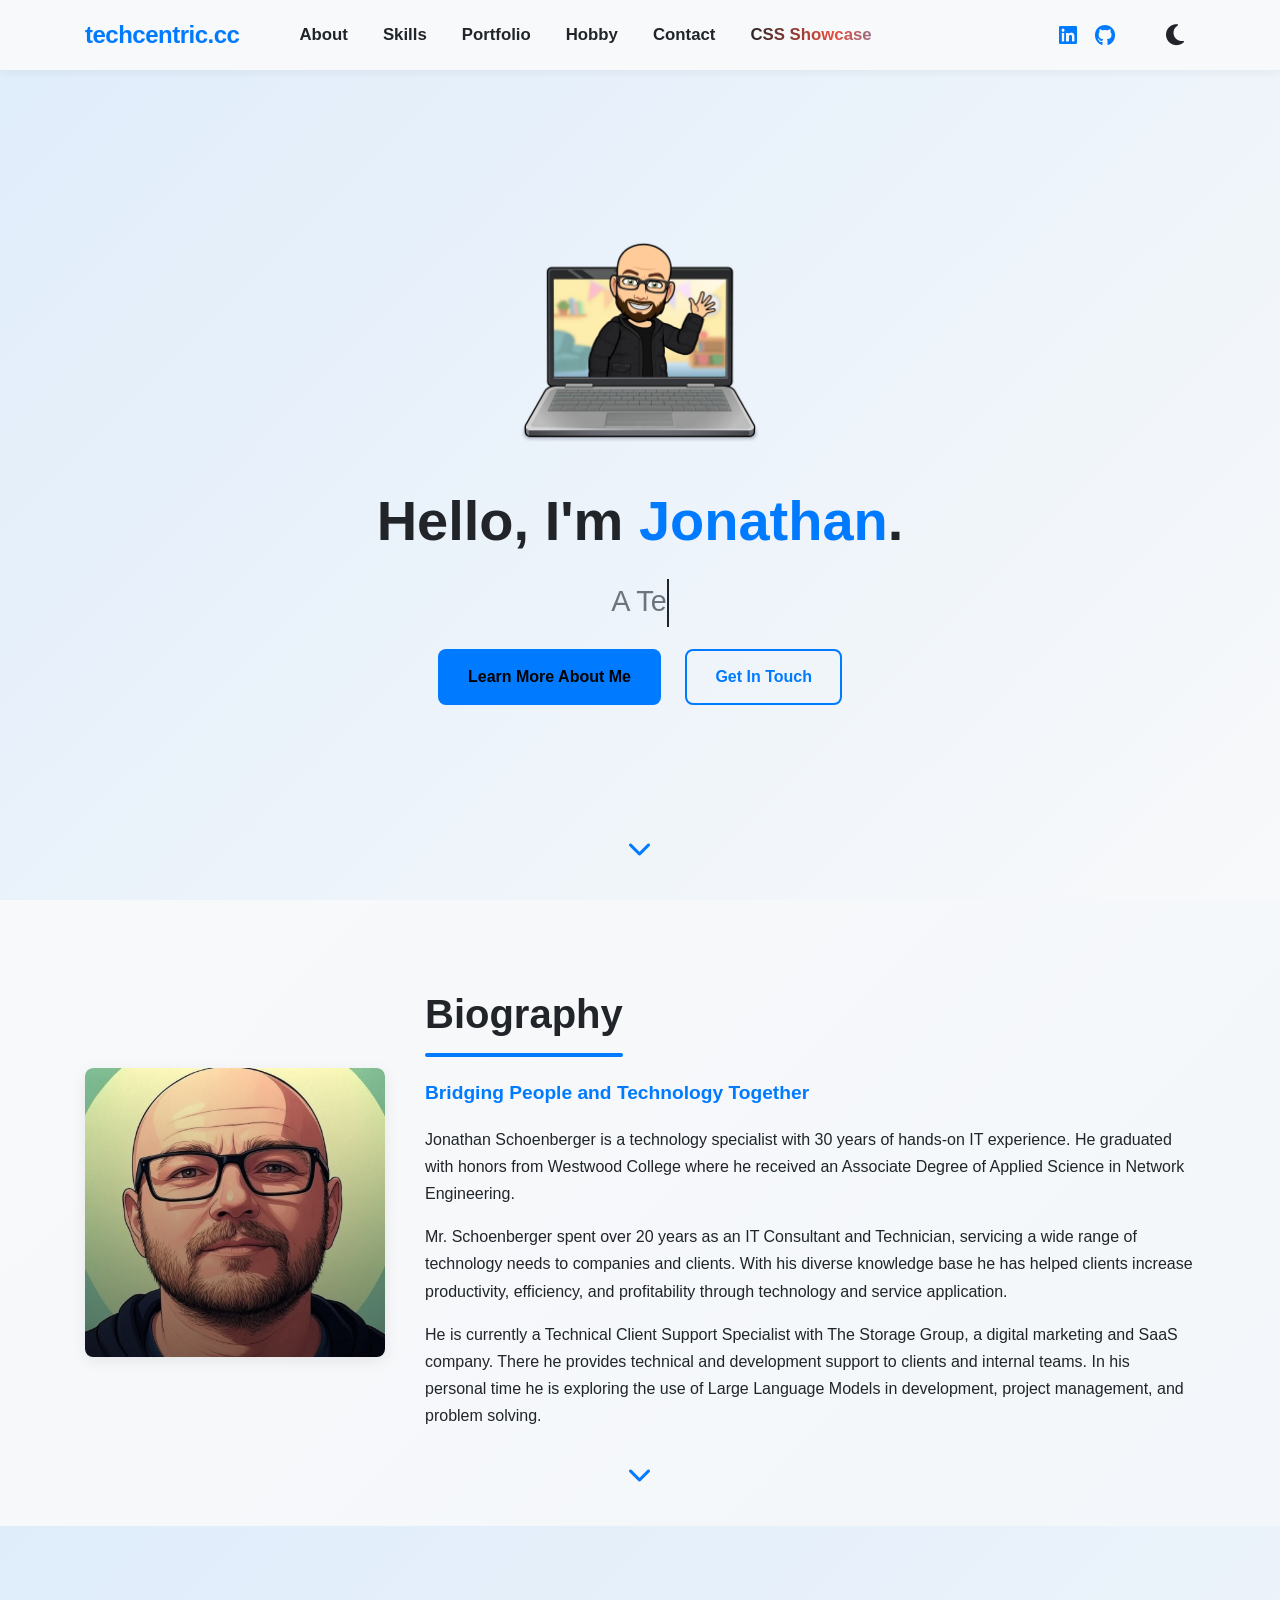
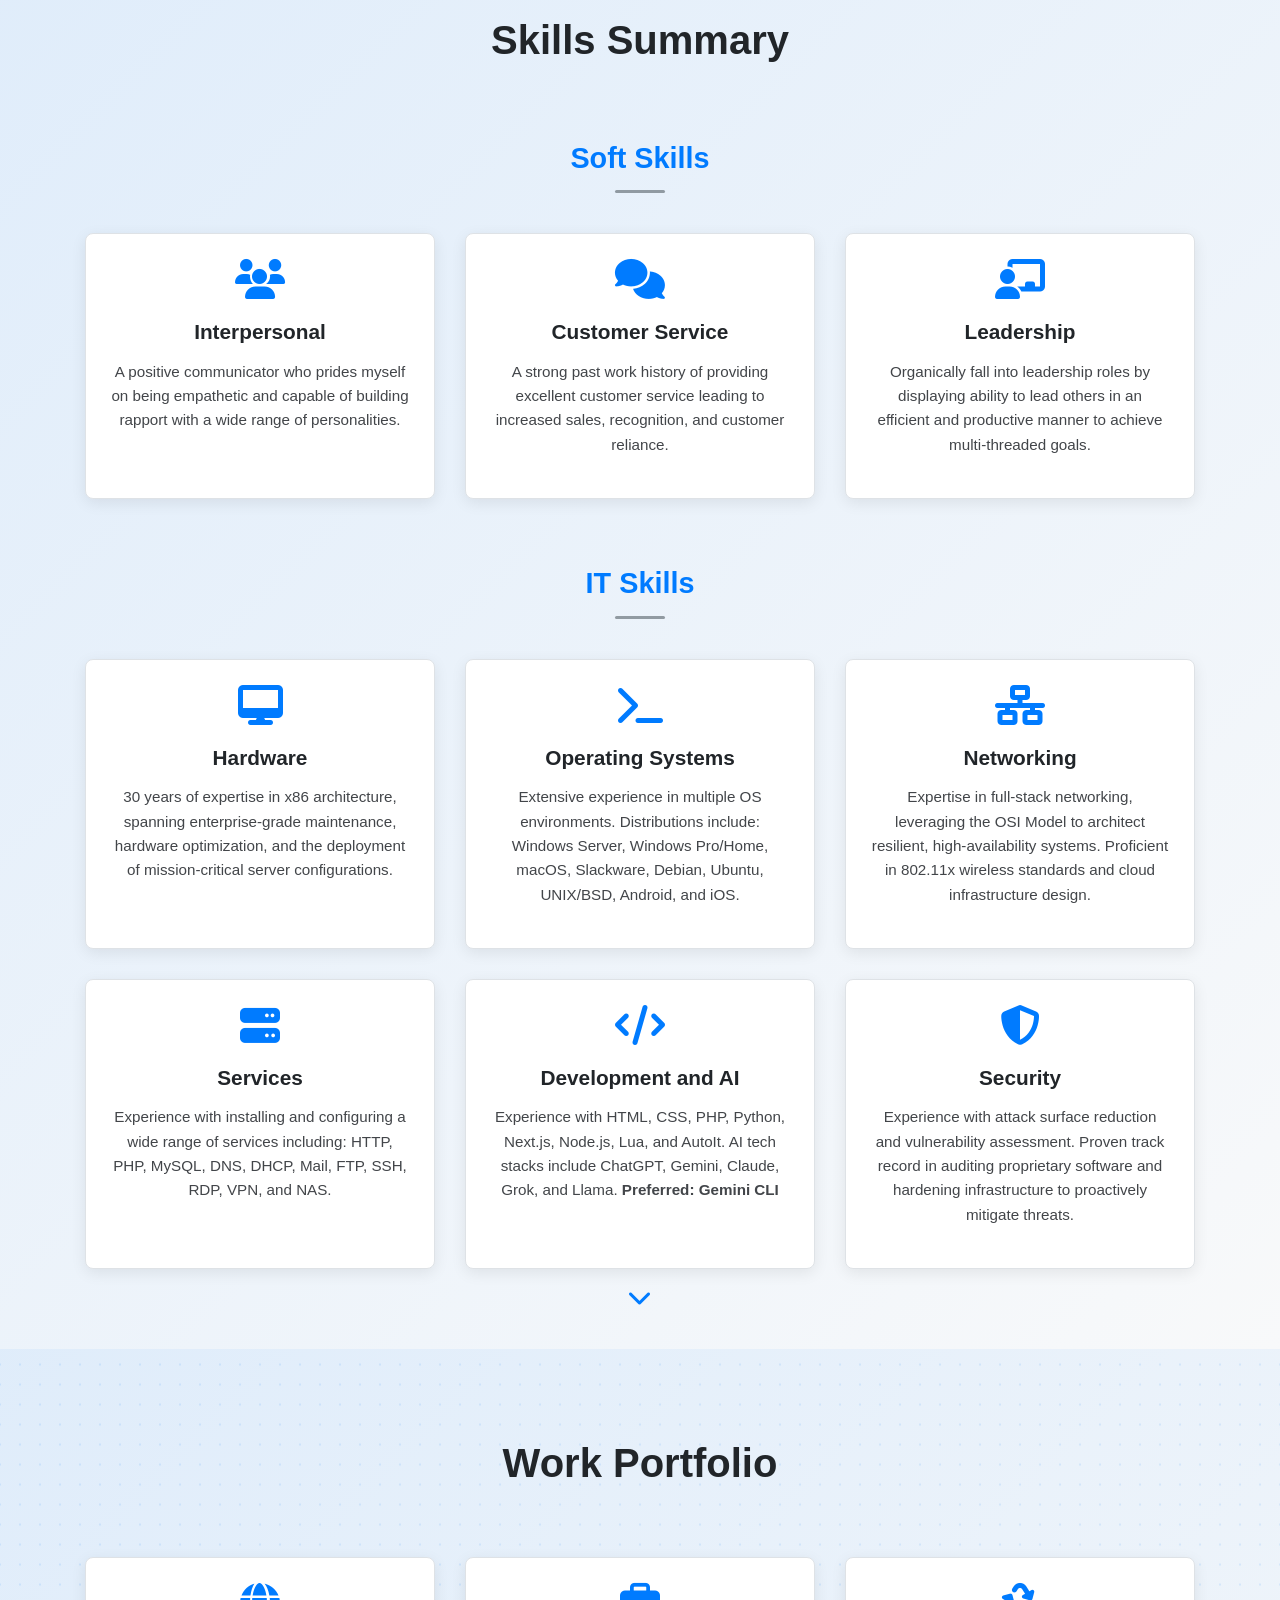
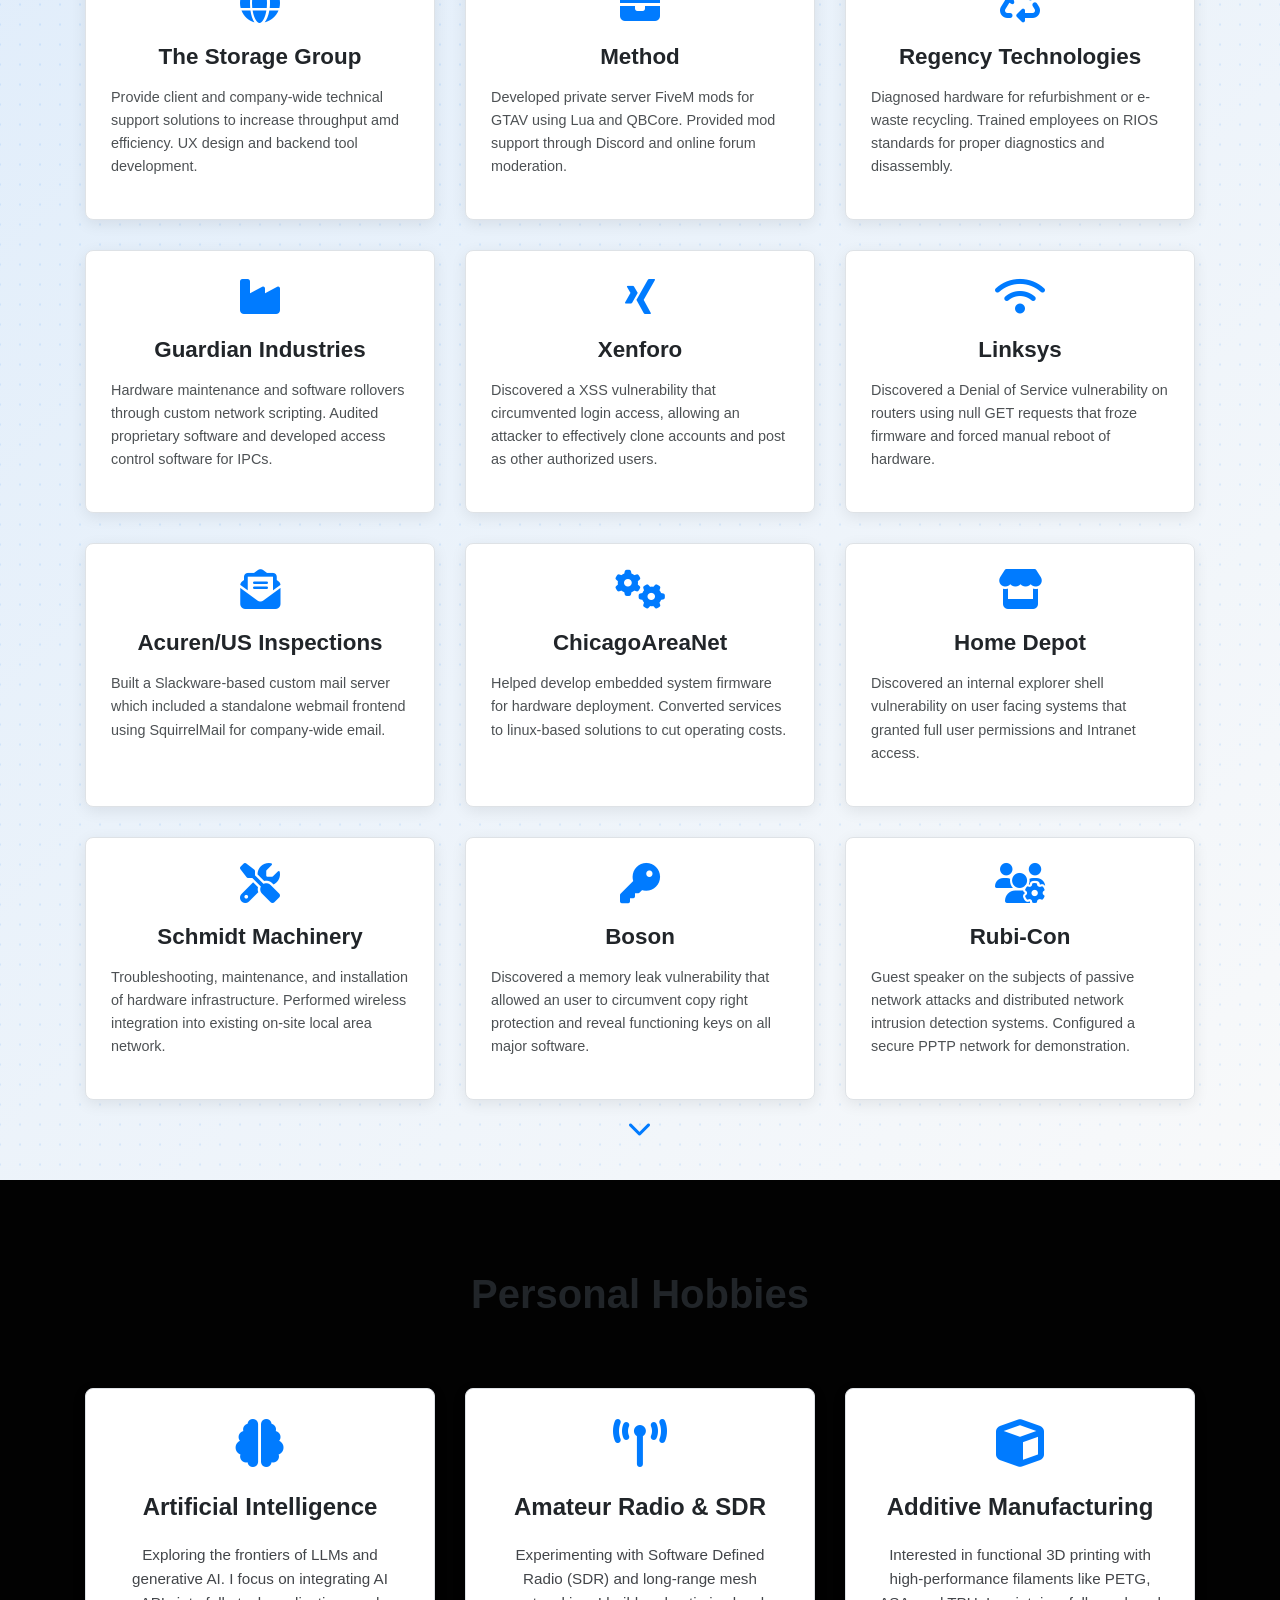
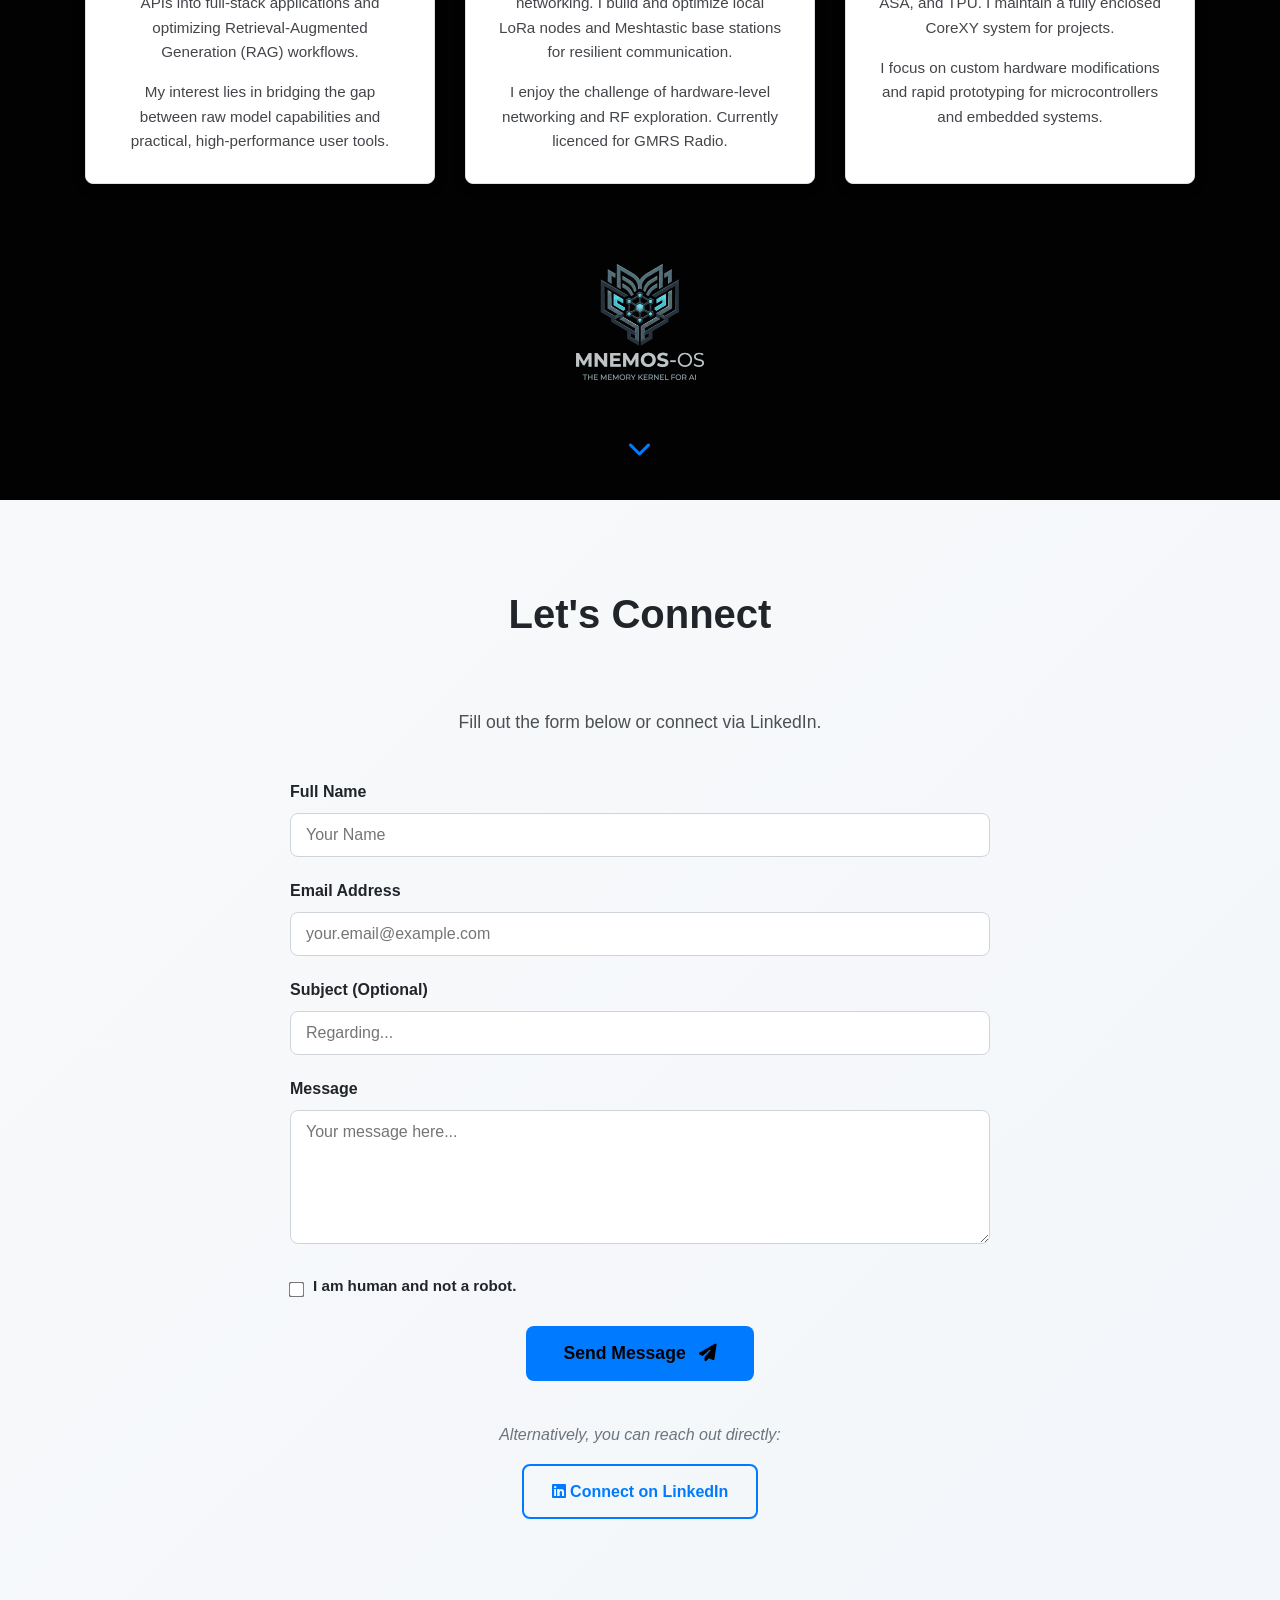
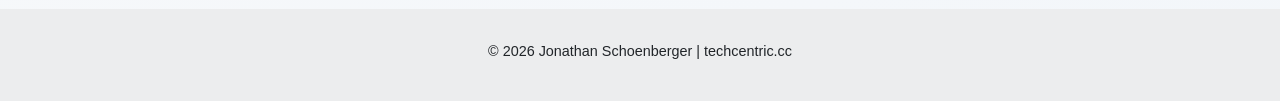
==== index.html @ 9ceda136 "Add MNEMOS-OS to hobbies section" ====
<!DOCTYPE html>
<html lang="en">
<head>
    <meta charset="UTF-8">
    <meta name="viewport" content="width=device-width, initial-scale=1.0">
    <title>techcentric.cc - The Personal Website of Jon Schoenberger</title>
    <meta name="description" content="The Interactive Online Career of Jon Schoenberger. IT Specialist, Consultant, and Technician.">
    <link rel="canonical" href="https://www.techcentric.cc/" />
    <link rel="icon" type="image/x-icon" href="favicon.ico">
    <!-- Preload the LCP image to improve performance -->
    <link rel="preload" href="images/avatar-laptop.webp" as="image">
    <style>
        /* Global Styles & Variables (Critical) */
        :root {
            --font-primary: 'Poppins', sans-serif;
            --font-secondary: 'Lato', sans-serif;

            /* Light Mode Variables (Critical) */
            --bg-color-light: #f8f9fa;
            --text-color-light: #212529;
            --primary-accent-light: #007bff;
            --secondary-accent-light: #6c757d;
            --card-bg-light: #ffffff;
            --border-color-light: #dee2e6;
            --input-bg-light: #fff;
            --input-border-light: #ced4da;
            --bg-overlay-light: rgba(248, 249, 250, 0.88);

            /* Dark Mode Variables (Critical) */
            --bg-color-dark: #000000;
            --text-color-dark: #e9ecef;
            --primary-accent-dark: #58a6ff;
            --secondary-accent-dark: #adb5bd;
            --card-bg-dark: #2c3034;
            --border-color-dark: #495057;
            --input-bg-dark: #25292d;
            --input-border-dark: #495057;
            --bg-overlay-dark: rgba(26, 29, 32, 0.92);

            /* Current theme variables (Critical) */
            --bg-color: var(--bg-color-light);
            --text-color: var(--text-color-light);
            --primary-accent: var(--primary-accent-light);
            --secondary-accent: var(--secondary-accent-light);
            --card-bg: var(--card-bg-light);
            --border-color: var(--border-color-light);
            --input-bg: var(--input-bg-light);
            --input-border: var(--input-border-light);
            --bg-overlay: var(--bg-overlay-light);

            --section-padding: 80px 0;
            --container-width: 1140px;
            --border-radius: 8px;
            --box-shadow: 0 4px 15px rgba(0, 0, 0, 0.08);
            --transition-speed: 0.3s ease;
        }

        /* Critical CSS */
        body {
            font-family: var(--font-secondary);
            background: linear-gradient(135deg, var(--bg-color) 0%, color-mix(in srgb, var(--bg-color) 95%, black) 100%);
            color: var(--text-color);
            line-height: 1.7;
            transition: background var(--transition-speed), color var(--transition-speed);
            overflow-x: hidden;
        }
        .container { width: 90%; max-width: var(--container-width); margin: 0 auto; padding: 0 15px; }

        /* Critical styles for LCP element (.nav-logo) */
        .nav-logo {
            font-family: var(--font-primary);
            font-size: 1.5rem;
            font-weight: 700;
            color: var(--primary-accent);
        }

        /* Add other critical styles here based on above-the-fold content */
    </style>
    <link rel="preload" href="https://fonts.googleapis.com/css2?family=Poppins:wght@400;600;700&family=Lato:wght@400;700&display=swap" as="style">
    <link rel="preload" href="https://cdnjs.cloudflare.com/ajax/libs/font-awesome/6.4.0/css/all.min.css" as="style">
    <link rel="stylesheet" href="https://cdnjs.cloudflare.com/ajax/libs/font-awesome/6.4.0/css/all.min.css">
    <link rel="stylesheet" href="style.css">
</head>
<body class="light-mode">

    <!-- Navigation -->
    <nav class="navbar">
        <div class="container">
            <div class="nav-left">
                <a href="#home" class="nav-logo">techcentric.cc</a>
                <ul class="nav-menu">
                    <li class="nav-item"><a href="#about" class="nav-link">About</a></li>
                    <li class="nav-item"><a href="#skills" class="nav-link">Skills</a></li>
                    <li class="nav-item"><a href="#portfolio" class="nav-link">Portfolio</a></li>
                    <li class="nav-item"><a href="#hobby" class="nav-link">Hobby</a></li>
                    <li class="nav-item"><a href="#contact" class="nav-link">Contact</a></li>
                    <li class="nav-item"><a href="animations.html" class="nav-link text-gradient-anim">CSS Showcase</a></li>
                    <!-- Mobile social links will be appended here by CSS/JS or just placed here and hidden on desktop -->
                    <li class="nav-item mobile-social-links-container">
                        <div class="mobile-social-links">
                            <a href="https://www.linkedin.com/in/jonschoenb/" target="_blank" aria-label="LinkedIn"><i class="fab fa-linkedin"></i></a>
                            <a href="https://github.com/thewalkinggeek" target="_blank" aria-label="GitHub"><i class="fab fa-github"></i></a>
                        </div>
                    </li>
                </ul>
            </div>
            <div class="nav-right">
                <div class="nav-social-links"> <!-- These are for desktop -->
                    <a href="https://www.linkedin.com/in/jonschoenb/" target="_blank" aria-label="LinkedIn"><i class="fab fa-linkedin"></i></a>
                    <a href="https://github.com/thewalkinggeek" target="_blank" aria-label="GitHub"><i class="fab fa-github"></i></a>
                </div>
                <button id="theme-toggle" class="theme-toggle-btn" aria-label="Toggle theme">
                    <i class="fas fa-sun" style="display:none;"></i>
                    <i class="fas fa-moon"></i>
                </button>
                <div class="hamburger">
                    <span class="bar"></span>
                    <span class="bar"></span>
                    <span class="bar"></span>
                </div>
            </div>
        </div>
    </nav>

    <!-- Hero Section -->
    <header class="hero" id="home">
    <div class="hero-content container">
        <img src="images/avatar-laptop.webp" alt="Avatar Laptop" loading="lazy" class="hero-avatar">
        <h1 class="hero-title">
            Hello, I'm <span class="highlight">Jonathan</span>.
        </h1>
        <p class="hero-subtitle" id="typing-subtitle">A <span id="typed-text"></span><span class="cursor">&nbsp;</span></p>
            <div class="hero-cta">
                <a href="#about" class="btn btn-primary">Learn More About Me</a>
                <a href="#contact" class="btn btn-secondary">Get In Touch</a>
            </div>
        </div>
        <div class="hero-scroll-down">
            <a href="#about" aria-label="Scroll to about section">
                <i class="fas fa-chevron-down"></i>
            </a>
        </div>
    </header>

    <main>

    <!-- About Section -->
    <section id="about" class="section-padding section-with-bg">
        <div class="container">
            <div class="about-content">
                <div class="about-image animate-on-scroll">
                    <img src="images/c_picture.webp" alt="Jonathan M Schoenberger" loading="lazy" id="profile-pic">
                </div>
                <div class="about-text animate-on-scroll">
                    <h2 class="section-title" style="text-align: left; margin-bottom: 20px;"><span class="section-title-text">Biography</span></h2>
                    <p class="bio-headline tracking-expand-anim">Bridging People and Technology Together</p>
                    <p>Jonathan Schoenberger is a technology specialist with 30 years of hands-on IT experience. He graduated with honors from Westwood College where he received an Associate Degree of Applied Science in Network Engineering.
                    <p>Mr. Schoenberger spent over 20 years as an IT Consultant and Technician, servicing a wide range of technology needs to companies and clients. With his diverse knowledge base he has helped clients increase productivity, efficiency, and profitability through technology and service application.</p>
                    <p>He is currently a Technical Client Support Specialist with The Storage Group, a digital marketing and SaaS company. There he provides technical and development support to clients and internal teams. In his personal time he is exploring the use of Large Language Models in development, project management, and problem solving.</p>
                </div>
            </div>
        </div>
        <div class="hero-scroll-down">
            <a href="#skills" aria-label="Scroll to skills section">
                <i class="fas fa-chevron-down"></i>
            </a>
        </div>
    </section>

    <!-- Skills Section -->
    <section id="skills" class="section-padding section-with-bg">
        <div class="container">
            <h2 class="section-title text-focus-in-anim">Skills Summary</h2>
            <h3 class="subsection-title animate-on-scroll">Soft Skills</h3>
            <div class="skills-grid soft-skills-grid animate-on-scroll">
                <div class="skill-card">
                    <i class="fas fa-users skill-icon"></i>
                    <h4>Interpersonal</h4>
                    <p>A positive communicator who prides myself on being empathetic and capable of building rapport with a wide range of personalities.</p>
                </div>
                <div class="skill-card">
                    <i class="fas fa-comments skill-icon"></i>
                    <h4>Customer Service</h4>
                    <p>A strong past work history of providing excellent customer service leading to increased sales, recognition, and customer reliance.</p>
                </div>
                <div class="skill-card">
                    <i class="fas fa-chalkboard-teacher skill-icon"></i>
                    <h4>Leadership</h4>
                    <p>Organically fall into leadership roles by displaying ability to lead others in an efficient and productive manner to achieve multi-threaded goals.</p>
                </div>
            </div>

            <h3 class="subsection-title animate-on-scroll" style="margin-top: 60px;">IT Skills</h3>
            <div class="skills-grid it-skills-grid animate-on-scroll">
                <div class="skill-card">
                    <i class="fas fa-desktop skill-icon"></i>
                    <h4>Hardware</h4>
                    <p>30 years of expertise in x86 architecture, spanning enterprise-grade maintenance, hardware optimization, and the deployment of mission-critical server configurations.</p>
                </div>
                <div class="skill-card">
                    <i class="fas fa-terminal skill-icon"></i>
                    <h4>Operating Systems</h4>
                    <p>Extensive experience in multiple OS environments. Distributions include: Windows Server, Windows Pro/Home, macOS, Slackware, Debian, Ubuntu, UNIX/BSD, Android, and iOS.</p>
                </div>
                <div class="skill-card">
                    <i class="fas fa-network-wired skill-icon"></i>
                    <h4>Networking</h4>
                    <p>Expertise in full-stack networking, leveraging the OSI Model to architect resilient, high-availability systems. Proficient in 802.11x wireless standards and cloud infrastructure design. </p>
                </div>
                <div class="skill-card">
                    <i class="fas fa-server skill-icon"></i>
                    <h4>Services</h4>
                    <p>Experience with installing and configuring a wide range of services including: HTTP, PHP, MySQL, DNS, DHCP, Mail, FTP, SSH, RDP, VPN, and NAS.</p>
                </div>
                <div class="skill-card">
                    <i class="fas fa-code skill-icon"></i>
                    <h4>Development and AI</h4>
                    <p>Experience with HTML, CSS, PHP, Python, Next.js, Node.js, Lua, and AutoIt. AI tech stacks include ChatGPT, Gemini, Claude, Grok, and Llama. <strong>Preferred: Gemini CLI</strong></p>
                </div>
                <div class="skill-card">
                    <i class="fas fa-shield-alt skill-icon"></i>
                    <h4>Security</h4>
                    <p>Experience with attack surface reduction and vulnerability assessment. Proven track record in auditing proprietary software and hardening infrastructure to proactively mitigate threats.</p>
                </div>
            </div>
        </div>
        <div class="hero-scroll-down">
            <a href="#portfolio" aria-label="Scroll to portfolio section">
                <i class="fas fa-chevron-down"></i>
            </a>
        </div>
    </section>

    <!-- Portfolio Section -->
    <section id="portfolio" class="section-padding section-with-bg">
        <div class="container">
            <h2 class="section-title text-focus-in-anim">Work Portfolio</h2>
            <div class="portfolio-grid">
                <div class="portfolio-card animate-on-scroll">
                    <div class="portfolio-icon-placeholder"><i class="fas fa-globe"></i></div>
                    <h3>The Storage Group</h3>
                    <p>Provide client and company-wide technical support solutions to increase throughput amd efficiency. UX design and backend tool development.</p>
                </div>

                <div class="portfolio-card animate-on-scroll">
                    <div class="portfolio-icon-placeholder"><i class="fas fa-briefcase"></i></div>
                    <h3>Method</h3>
                    <p>Developed private server FiveM mods for GTAV using Lua and QBCore. Provided mod support through Discord and online forum moderation.</p>
                </div>
                <div class="portfolio-card animate-on-scroll">
                     <div class="portfolio-icon-placeholder"><i class="fas fa-recycle"></i></div>
                    <h3>Regency Technologies</h3>
                    <p>Diagnosed hardware for refurbishment or e-waste recycling. Trained employees on RIOS standards for proper diagnostics and disassembly.</p>
                </div>
                <div class="portfolio-card animate-on-scroll">
                    <div class="portfolio-icon-placeholder"><i class="fas fa-industry"></i></div>
                    <h3>Guardian Industries</h3>
                    <p>Hardware maintenance and software rollovers through custom network scripting. Audited proprietary software and developed access control software for IPCs.</p>
                </div>
                <div class="portfolio-card animate-on-scroll">
                    <div class="portfolio-icon-placeholder"><i class="fab fa-xing"></i></div>
                    <h3>Xenforo</h3>
                    <p>Discovered a XSS vulnerability that circumvented login access, allowing an attacker to effectively clone accounts and post as other authorized users.</p>
                </div>
                <div class="portfolio-card animate-on-scroll">
                    <div class="portfolio-icon-placeholder"><i class="fas fa-wifi"></i></div>
                    <h3>Linksys</h3>
                    <p>Discovered a Denial of Service vulnerability on routers using null GET requests that froze firmware and forced manual reboot of hardware.</p>
                </div>
                <div class="portfolio-card animate-on-scroll">
                    <div class="portfolio-icon-placeholder"><i class="fas fa-envelope-open-text"></i></div>
                    <h3>Acuren/US Inspections</h3>
                    <p>Built a Slackware-based custom mail server which included a standalone webmail frontend using SquirrelMail for company-wide email.</p>
                </div>
                 <div class="portfolio-card animate-on-scroll">
                    <div class="portfolio-icon-placeholder"><i class="fas fa-cogs"></i></div>
                    <h3>ChicagoAreaNet</h3>
                    <p>Helped develop embedded system firmware for hardware deployment. Converted services to linux-based solutions to cut operating costs.</p>
                </div>
                <div class="portfolio-card animate-on-scroll">
                    <div class="portfolio-icon-placeholder"><i class="fas fa-store"></i></div>
                    <h3>Home Depot</h3>
                    <p>Discovered an internal explorer shell vulnerability on user facing systems that granted full user permissions and Intranet access.</p>
                </div>
                <div class="portfolio-card animate-on-scroll">
                    <div class="portfolio-icon-placeholder"><i class="fas fa-tools"></i></div>
                    <h3>Schmidt Machinery</h3>
                    <p>Troubleshooting, maintenance, and installation of hardware infrastructure. Performed wireless integration into existing on-site local area network.</p>
                </div>
                <div class="portfolio-card animate-on-scroll">
                    <div class="portfolio-icon-placeholder"><i class="fas fa-key"></i></div>
                    <h3>Boson</h3>
                    <p>Discovered a memory leak vulnerability that allowed an user to circumvent copy right protection and reveal functioning keys on all major software.</p>
                </div>
                <div class="portfolio-card animate-on-scroll">
                    <div class="portfolio-icon-placeholder"><i class="fas fa-users-cog"></i></div>
                    <h3>Rubi-Con</h3>
                    <p>Guest speaker on the subjects of passive network attacks and distributed network intrusion detection systems. Configured a secure PPTP network for demonstration.</p>
                </div>
            </div>
        </div>
        <div class="hero-scroll-down">
            <a href="#hobby" aria-label="Scroll to hobby section">
                <i class="fas fa-chevron-down"></i>
            </a>
        </div>
    </section>

    <!-- Hobby Section -->
    <section id="hobby" class="section-padding section-with-bg">
            <div class="container">
                <h2 class="section-title text-focus-in-anim">Personal Hobbies</h2>
                <div class="hobby-info-grid">
                    <div class="hobby-card animate-on-scroll">
                        <i class="fas fa-brain hobby-icon"></i>
                        <h3>Artificial Intelligence</h3>
                        <p>Exploring the frontiers of LLMs and generative AI. I focus on integrating AI APIs into full-stack applications and optimizing Retrieval-Augmented Generation (RAG) workflows.</p>
                        <p>My interest lies in bridging the gap between raw model capabilities and practical, high-performance user tools.</p>
                    </div>
                    <div class="hobby-card animate-on-scroll">
                        <i class="fas fa-broadcast-tower hobby-icon"></i>
                        <h3>Amateur Radio & SDR</h3>
                        <p>Experimenting with Software Defined Radio (SDR) and long-range mesh networking. I build and optimize local LoRa nodes and Meshtastic base stations for resilient communication.</p>
                        <p>I enjoy the challenge of hardware-level networking and RF exploration. Currently licenced for GMRS Radio.</p>
                    </div>
                    <div class="hobby-card animate-on-scroll">
                        <i class="fas fa-cube hobby-icon"></i>
                        <h3>Additive Manufacturing</h3>
                        <p>Interested in functional 3D printing with high-performance filaments like PETG, ASA, and TPU. I maintain a fully enclosed CoreXY system for projects.</p>
                        <p>I focus on custom hardware modifications and rapid prototyping for microcontrollers and embedded systems.</p>
                    </div>
                </div>
                <div class="animate-on-scroll" style="padding: 40px; margin: 40px auto 0 auto; width: fit-content; display: flex; justify-content: center; align-items: center;">
                    <a href="https://github.com/thewalkinggeek/MNEMOS-OS" target="_blank" rel="noopener noreferrer">
                        <img src="images/mnemos-os-dark.png" alt="MNEMOS-OS Project" style="width: 50%; height: auto; display: block; margin: 0 auto;">
                    </a>
                </div>
            </div>
            <div class="hero-scroll-down">
                <a href="#contact" aria-label="Scroll to contact section">
                    <i class="fas fa-chevron-down"></i>
                </a>
            </div>
        </section>

    <!-- Contact Section -->
    <section id="contact" class="section-padding section-with-bg">
        <div class="container">
            <h2 class="section-title text-focus-in-anim">Let's Connect</h2>
            <p class="text-center contact-subtitle animate-on-scroll">
                Fill out the form below or connect via LinkedIn.
            </p>
            <div class="contact-content">
                <form id="contact-form" class="contact-form animate-on-scroll" action="https://api.web3forms.com/submit" method="POST">
                    <input type="hidden" name="access_key" value="313db8b6-0b09-4b7a-af15-56bfa3352bf9">
                    <input type="hidden" name="subject" value="New Contact from techcentric.cc Portfolio (Jon Schoenberger)">
                    <input type="checkbox" name="botcheck" id="botcheck" style="display: none;">

                    <div class="form-group">
                        <label for="name">Full Name</label>
                        <input type="text" id="name" name="name" placeholder="Your Name" required>
                    </div>
                    <div class="form-group">
                        <label for="email">Email Address</label>
                        <input type="email" id="email" name="email" placeholder="your.email@example.com" required>
                    </div>
                    <div class="form-group">
                        <label for="subject-field">Subject (Optional)</label>
                        <input type="text" id="subject-field" name="message_subject" placeholder="Regarding...">
                    </div>
                    <div class="form-group">
                        <label for="message">Message</label>
                        <textarea id="message" name="message" rows="6" placeholder="Your message here..." required></textarea>
                    </div>
                    <div class="form-group form-group-captcha">
                        <input type="checkbox" id="human-check" name="human_check" required>
                        <label for="human-check" class="human-check-label">I am human and not a robot.</label>
                    </div>
                    <div class="form-group text-center">
                        <button type="submit" class="btn btn-primary btn-lg">Send Message <i class="fas fa-paper-plane"></i></button>
                    </div>
                    <div id="form-status" class="form-status"></div>
                </form>
                <div class="contact-alternatives animate-on-scroll">
                    <p>Alternatively, you can reach out directly:</p>
                    <a href="https://www.linkedin.com/in/jonschoenb/" target="_blank" class="btn btn-secondary"><i class="fab fa-linkedin"></i> Connect on LinkedIn</a>
                </div>
            </div>
        </div>
    </section>

    </main>

    <!-- Footer -->
    <footer class="footer">
        <div class="container">
            <p>&copy; <span id="current-year"></span> Jonathan Schoenberger | techcentric.cc </p>
        </div>
    </footer>

    <script src="script.js"></script>
</body>
</html>
---- style.css ----
/* --- Global Styles & Variables --- */
:root {
    --font-primary: 'Poppins', sans-serif;
    --font-secondary: 'Lato', sans-serif;

    /* Light Mode Variables */
    --bg-color-light: #f8f9fa;
    --text-color-light: #212529;
    --primary-accent-light: #007bff;
    --secondary-accent-light: #6c757d;
    --card-bg-light: #ffffff;
    --border-color-light: #dee2e6;
    --input-bg-light: #fff;
    --input-border-light: #ced4da;
    --bg-overlay-light: rgba(248, 249, 250, 0.88);


    /* Dark Mode Variables */
    --bg-color-dark: #000000;
    --text-color-dark: #e9ecef;
    --primary-accent-dark: #58a6ff;
    --secondary-accent-dark: #adb5bd;
    --card-bg-dark: #2c3034;
    --border-color-dark: #495057;
    --input-bg-dark: #25292d;
    --input-border-dark: #495057;
    --bg-overlay-dark: rgba(26, 29, 32, 0.92);


    /* Current theme variables */
    --bg-color: var(--bg-color-light);
    --text-color: var(--text-color-light);
    --primary-accent: var(--primary-accent-light);
    --secondary-accent: var(--secondary-accent-light);
    --card-bg: var(--card-bg-light);
    --border-color: var(--border-color-light);
    --input-bg: var(--input-bg-light);
    --input-border: var(--input-border-light);
    --bg-overlay: var(--bg-overlay-light);

    --section-padding: 80px 0;
    --container-width: 1140px;
    --border-radius: 8px;
    --box-shadow: 0 4px 15px rgba(0, 0, 0, 0.08);
    --transition-speed: 0.3s ease;

}

/* Dark Mode Specific Overrides */
.dark-mode {
    --bg-color: var(--bg-color-dark);
    --text-color: var(--text-color-dark);
    --primary-accent: var(--primary-accent-dark);
    --secondary-accent: var(--secondary-accent-dark);
    --card-bg: var(--card-bg-dark);
    --border-color: var(--border-color-dark);
    --input-bg: var(--input-bg-dark);
    --input-border: var(--input-border-dark);
    --box-shadow: 0 4px 15px rgba(0, 0, 0, 0.2);
    --bg-overlay: rgba(26, 29, 32, 0.92);
}

.dark-mode #about {
    background: linear-gradient(135deg, var(--bg-color-dark) 0%, color-mix(in srgb, var(--bg-color-dark) 80%, var(--secondary-accent-dark)) 100%);
}

.dark-mode #contact {
    background: linear-gradient(135deg, var(--bg-color-dark) 0%, color-mix(in srgb, var(--bg-color-dark) 80%, var(--secondary-accent-dark)) 100%);
}

/* --- Base Styles --- */
* { margin: 0; padding: 0; box-sizing: border-box; }
html { scroll-behavior: smooth; }
body {
    font-family: var(--font-secondary);
    background: linear-gradient(135deg, var(--bg-color) 0%, color-mix(in srgb, var(--bg-color) 95%, black) 100%);
    color: var(--text-color);
    line-height: 1.7;
    transition: background var(--transition-speed), color var(--transition-speed);
    overflow-x: hidden;
}
.container { width: 90%; max-width: var(--container-width); margin: 0 auto; padding: 0 15px; }
h1, h2, h3, h4, h5, h6 { font-family: var(--font-primary); color: var(--text-color); margin-bottom: 1rem; font-weight: 600; }
p { margin-bottom: 1rem; color: var(--text-color); }
a { text-decoration: none; color: var(--primary-accent); transition: color var(--transition-speed); }
img { max-width: 100%; height: auto; display: block; }
.section-padding { padding: var(--section-padding); position: relative; }

.section-title { text-align: center; font-size: 2.5rem; margin-bottom: 60px; position: relative; font-weight: 700; }

.text-center { text-align: center; }
.subsection-title { text-align: center; font-size: 1.8rem; margin-bottom: 40px; font-weight: 600; color: var(--primary-accent); position: relative; }
.subsection-title::after { content: ''; display: block; width: 50px; height: 3px; background-color: var(--secondary-accent); margin: 8px auto 0; border-radius: 2px; opacity: 0.7; }


/* --- Buttons --- */
.btn { display: inline-block; padding: 12px 28px; border-radius: var(--border-radius); font-family: var(--font-primary); font-weight: 600; text-align: center; transition: all var(--transition-speed); border: 2px solid transparent; cursor: pointer; }
.btn-primary { background-color: var(--primary-accent); color: #000000; }
.btn-primary:hover { background-color: color-mix(in srgb, var(--primary-accent) 85%, black); color: #333; transform: translateY(-2px); box-shadow: 0 6px 12px rgba(0,0,0,0.15); }
.btn-secondary { background-color: transparent; color: var(--primary-accent); border: 2px solid var(--primary-accent); }
.btn-secondary:hover { background-color: var(--primary-accent); color: #fff; transform: translateY(-2px); }
.btn-lg { padding: 15px 35px; font-size: 1.1rem; }

/* --- Navbar --- */
.navbar { background-color: var(--bg-color); box-shadow: 0 2px 10px rgba(0,0,0,0.05); position: fixed; top: 0; left: 0; width: 100%; z-index: 1000; transition: background-color var(--transition-speed); }
.navbar .container {
    display: flex;
    justify-content: space-between;
    align-items: center;
    height: 70px;
}
.nav-left { display: flex; align-items: center; }
.nav-right { display: flex; align-items: center; }
.nav-logo { font-family: var(--font-primary); font-size: 1.5rem; font-weight: 700; color: var(--primary-accent); letter-spacing: -0.5px; margin-right: 30px; }

.nav-menu {
    list-style: none;
    padding-left: 0;
    margin-bottom: 0;
    display: flex; /* Default for desktop: items are inline */
    align-items: center;
}
.nav-item { margin-left: 25px; } /* Only applies to desktop inline items */
.nav-link {
    font-family: var(--font-primary);
    color: var(--text-color);
    font-weight: 600;
    font-size: 1.05rem;
    padding: 8px 5px;
    position: relative;
    display: block;
}
.nav-link::after { content: ''; position: absolute; bottom: -2px; left: 0; width: 0; height: 2px; background-color: var(--primary-accent); transition: width 0.3s ease; }
.nav-link:hover::after, .nav-link.active::after { width: 100%; }

/* Desktop Social Links */
.nav-social-links {
    display: flex; /* Default for desktop */
    align-items: center;
    margin-right: 40px;
}
.nav-social-links a {
    color: var(--primary-accent);
    font-size: 1.3rem;
    margin-left: 18px;
    transition: color var(--transition-speed), transform var(--transition-speed);
    display: inline-flex;
    align-items: center;
}
.nav-social-links a:hover {
    color: var(--text-color);
    transform: scale(1.1);
}

/* Mobile Social Links (within .nav-menu) */
.mobile-social-links-container {
    display: none; /* Hidden on desktop, shown in mobile menu */
    /* Removed margin-top, padding-top, margin-bottom */
    border-top: 1px solid var(--border-color);
}
.mobile-social-links {
    display: flex;
    justify-content: center;
    align-items: center;
    padding: 15px 0;
    margin-top: 20px; /* Added spacing from menu items above */
    margin-bottom: 20px; /* Added spacing below social icons */
}
.mobile-social-links a {
    color: var(--primary-accent);
    font-size: 1.8rem;
    margin: 0 15px;
    transition: color var(--transition-speed), transform var(--transition-speed);
    display: inline-flex;
    align-items: center;
}
.mobile-social-links a:hover {
    color: var(--text-color);
    transform: scale(1.1);
}


.theme-toggle-btn {
    background: none;
    border: none;
    color: var(--text-color);
    font-size: 1.5rem;
    cursor: pointer;
    padding: 8px;
    display: inline-flex;
    align-items: center;
    justify-content: center;
    line-height: 1;
    height: 40px;
    width: 40px;
}
.theme-toggle-btn i { transition: transform 0.3s ease-in-out; vertical-align: middle; }
.theme-toggle-btn:hover i { transform: rotate(15deg); }

.hamburger {
    display: none; /* THIS IS THE DEFAULT - HIDE ON DESKTOP */
    cursor: pointer;
    margin-left: 15px;
    padding: 8px;
    /* display: inline-flex;  Removed from here, set in mobile media query */
    flex-direction: column;
    justify-content: space-around;
    align-items: center;
    width: 40px;
    height: 40px;
    box-sizing: border-box;
}
.bar {
    display: block;
    width: 25px;
    height: 3px;
    transition: all 0.3s ease-in-out;
    background-color: var(--text-color);
    border-radius: 2px;
}

/* --- Hero Section --- */
.hero { min-height: 100vh; display: flex; align-items: center; justify-content: center; text-align: center; position: relative; padding-top: 100px; overflow: hidden; background: linear-gradient(135deg, color-mix(in srgb, var(--bg-color) 90%, var(--primary-accent)) 0%, var(--bg-color) 100%); }
.dark-mode .hero { background: linear-gradient(135deg, color-mix(in srgb, var(--bg-color) 90%, var(--primary-accent)) 0%, var(--bg-color) 100%); }

/* Apply Hero background to Skills, Portfolio, and System sections */
#skills, #portfolio, #system {
    background: linear-gradient(135deg, color-mix(in srgb, var(--bg-color) 90%, var(--primary-accent)) 0%, var(--bg-color) 100%);
}

.dark-mode #skills, .dark-mode #portfolio, .dark-mode #system {
    background: linear-gradient(135deg, color-mix(in srgb, var(--bg-color) 90%, var(--primary-accent)) 0%, var(--bg-color) 100%);
}

.hero-content { position: relative; z-index: 2; animation: fadeInHero 1s ease-out forwards; }
@keyframes fadeInHero { from { opacity: 0; } to { opacity: 1; } }
.hero-title { font-size: 3.5rem; font-weight: 700; margin-bottom: 0.5rem; animation: fadeInHero 0.8s ease-out 0.2s forwards; opacity: 0; }
.hero-title .highlight { color: var(--primary-accent); }
.hero-subtitle { font-size: 1.8rem; font-family: var(--font-primary); font-weight: 400; color: var(--secondary-accent); margin-bottom: 1.5rem; min-height: 2.2rem; animation: fadeInHero 0.8s ease-out 0.4s forwards; opacity: 0; }
.cursor { display: inline-block; background-color: var(--text-color); width: 2px; animation: blink 1s infinite; position: relative; top: 2px; }
@keyframes blink { 0%, 100% { opacity: 1; } 50% { opacity: 0; } }
.hero-description { font-size: 1.1rem; max-width: 600px; margin: 0 auto 2.5rem auto; color: color-mix(in srgb, var(--text-color) 70%, transparent); animation: fadeInHero 0.8s ease-out 0.6s forwards; opacity: 0; }
.hero-cta { animation: fadeInHero 0.8s ease-out 0.8s forwards; opacity: 0; }
.hero-cta .btn { margin: 0 10px; }
.hero-avatar { display: block; width: 238px; margin: -80px auto 20px auto; animation: fadeInHero 1s ease-out forwards; opacity: 0; } /* Increased width and adjusted margin-top */
.hero-scroll-down { position: absolute; bottom: 30px; left: 50%; transform: translateX(-50%); z-index: 2; animation: bounce 2s infinite; }
.hero-scroll-down a { font-size: 1.5rem; color: var(--primary-accent); }
@keyframes bounce { 0%, 20%, 50%, 80%, 100% { transform: translateX(-50%) translateY(0); } 40% { transform: translateX(-50%) translateY(-10px); } 60% { transform: translateX(-50%) translateY(-5px); } }
@keyframes tada { /* Tada animation */
    0% { transform: scale(1); }
    10%, 20% { transform: scale(0.9) rotate(-3deg); }
    30%, 50%, 70%, 90% { transform: scale(1.1) rotate(3deg); }
    40%, 60%, 80% { transform: scale(1.1) rotate(-3deg); }
    100% { transform: scale(1) rotate(0); }
}
.animated-bg { position: absolute; top: 0; left: 0; width: 100%; height: 100%; z-index: 1; }
.animated-bg::before, .animated-bg::after { content: ''; position: absolute; background-color: color-mix(in srgb, var(--primary-accent) 10%, transparent); border-radius: 50%; opacity: 0.3; animation: float 20s infinite linear; }
.animated-bg::before { width: 150px; height: 150px; top: 10%; left: 15%; }
.animated-bg::after { width: 200px; height: 200px; bottom: 15%; right: 10%; animation-delay: -10s; }
@keyframes float { 0% { transform: translateY(0px) translateX(0px) rotate(0deg); } 25% { transform: translateY(-20px) translateX(15px) rotate(45deg); } 50% { transform: translateY(0px) translateX(-10px) rotate(90deg); } 75% { transform: translateY(15px) translateX(20px) rotate(135deg); } 100% { transform: translateY(0px) translateX(0px) rotate(180deg); } }
.bio-headline {
  font-size: 1.2rem; font-weight: 600; color: var(--primary-accent);
}
@keyframes textFocusIn { 
  0% { filter: blur(12px); opacity: 0; }
  100% { filter: blur(0px); opacity: 1; }
}
.text-focus-in-anim {
  opacity: 0; /* Initial state for entrance */
}
.text-focus-in-anim.is-visible {
  animation: textFocusIn 1.0s cubic-bezier(0.550, 0.085, 0.680, 0.530) forwards;

}
.tracking-expand-anim {
  opacity:0; /* Initial state for entrance */
}
.tracking-expand-anim.is-visible { 
  animation: trackingInExpand 2.5s cubic-bezier(0.215, 0.610, 0.355, 1.000) forwards;
}
@keyframes trackingInExpand { 
  0% { letter-spacing: -0.5em; opacity: 0; }
  40% { opacity: 0.6; }
  100% { opacity: 1; }
}
@keyframes textGradientAnimate {
  0% { background-position: 0% 50%; }
  50% { background-position: 100% 50%; }
  100% { background-position: 0% 50%; }
}
.text-gradient-anim {
  background: linear-gradient(to right, var(--text-color), #e74c3c, #3498db, var(--text-color));
  background-size: 200% auto;
  color: transparent;
  -webkit-background-clip: text;
  background-clip: text;
  animation: textGradientAnimate 5s linear infinite;
}
/* --- Section Background Image Styling --- */
.section-with-bg { position: relative; background-color: transparent; }
.section-with-bg::before { content: ''; position: absolute; top: 0; left: 0; width: 100%; height: 100%; background-size: cover; background-position: center center; z-index: -2; transition: opacity var(--transition-speed); }

#about.section-with-bg::before {
    background: transparent; /* Remove the background image for the about section */
}

.section-with-bg .container { position: relative; z-index: 1; }

/* --- About Section --- */
#about {
    background: linear-gradient(135deg, var(--bg-color) 0%, color-mix(in srgb, var(--bg-color) 98%, var(--primary-accent)) 100%);
}

/* --- Contact Section Background --- */
#contact {
    background: linear-gradient(135deg, var(--bg-color) 0%, color-mix(in srgb, var(--bg-color) 98%, var(--primary-accent)) 100%);
}

.about-content { display: flex; align-items: center; gap: 40px; } /* Changed align-items to center */
.about-image { flex: 0 0 300px; border-radius: var(--border-radius); overflow: hidden; box-shadow: var(--box-shadow); position: relative; transition: box-shadow var(--transition-speed); } /* Added position: relative for pseudo-element */
.about-image::before {
    content: '';
    position: absolute;
    top: 0;
    left: 0;
    width: 100%;
    height: 100%;
    background: linear-gradient(to bottom, transparent 0%, rgba(0, 0, 0, 0.5) 100%); /* Consistent fading effect */
    z-index: 1; /* Ensure it's above the image */
    pointer-events: none; /* Allow clicks to pass through */
}
.about-image img { border-radius: var(--border-radius); transition: transform 0.5s ease; object-fit: cover; display: block; } /* Added display: block */
.about-image:hover img { transform: scale(1.05); } /* Subtle scale on hover */
.about-image:hover {
    box-shadow: 0 8px 20px color-mix(in srgb, var(--primary-accent) 25%, transparent);
}

.about-text { flex: 1; }
.about-text .section-title { margin-bottom: 10px; }
.about-text .section-title-text {
    display: inline-block;
}
.about-text .section-title-text::after {
    content: '';
    display: block;
    width: 100%;
    height: 4px;
    background-color: var(--primary-accent);
    margin: 5px auto 0;
    border-radius: 2px;
}

/* --- Skills Section --- */
.skills-grid { display: grid; grid-template-columns: repeat(auto-fit, minmax(280px, 1fr)); gap: 30px; }
.skill-card { background-color: var(--card-bg); padding: 25px; border-radius: var(--border-radius); box-shadow: var(--box-shadow); text-align: center; border: 1px solid var(--border-color); transition: transform var(--transition-speed), box-shadow var(--transition-speed); }
.skill-card:hover { transform: translateY(-5px); box-shadow: 0 8px 20px color-mix(in srgb, var(--primary-accent) 15%, transparent); }
.skill-icon { font-size: 2.5rem; color: var(--primary-accent); margin-bottom: 15px; }
.skill-card h4 { font-size: 1.3rem; margin-bottom: 10px; color: var(--text-color); }
.skill-card p { font-size: 0.95rem; color: color-mix(in srgb, var(--text-color) 85%, transparent); line-height: 1.6; }

/* --- Portfolio Section --- */
.portfolio-grid { display: grid; grid-template-columns: repeat(auto-fit, minmax(300px, 1fr)); gap: 30px; }
.portfolio-card { background-color: var(--card-bg); padding: 25px; border-radius: var(--border-radius); box-shadow: var(--box-shadow); border: 1px solid var(--border-color); display: flex; flex-direction: column; transition: transform var(--transition-speed), box-shadow var(--transition-speed); }
.portfolio-card:hover { transform: translateY(-5px); box-shadow: 0 8px 20px color-mix(in srgb, var(--primary-accent) 15%, transparent); }
.portfolio-icon-placeholder { font-size: 2.5rem; color: var(--primary-accent); margin-bottom: 15px; text-align: center; height: 40px; line-height: 40px; }
.portfolio-card h3 { font-size: 1.4rem; margin-bottom: 10px; text-align: center; color: var(--text-color); }
.portfolio-card p { font-size: 0.9rem; color: color-mix(in srgb, var(--text-color) 80%, transparent); line-height: 1.6; flex-grow: 1; text-align: left; }

#portfolio::before {
    content: '';
    position: absolute;
    top: 0;
    left: 0;
    width: 100%;
    height: 100%;
    background-image: radial-gradient(circle, color-mix(in srgb, var(--primary-accent) 10%, transparent) 1px, transparent 1%);
    background-size: 20px 20px; /* Adjust size of bubbles and spacing */
    z-index: 0; /* Place above section background but below content */
    animation: subtle-bubbles 15s infinite linear; /* Subtle animation */
    pointer-events: none; /* Allow clicks to pass through */
}

@keyframes subtle-bubbles {
    0% { background-position: 0 0; }
    100% { background-position: 200px 200px; } /* Adjust distance for animation */
}

/* --- Hobby Section --- */
#hobby {
    background-color: #020202;
}

#hobby.section-with-bg::before {
    display: none;
}

.hobby-info-grid { display: grid; grid-template-columns: repeat(auto-fit, minmax(300px, 1fr)); gap: 30px; }
.hobby-card { background-color: var(--card-bg); padding: 30px; border-radius: var(--border-radius); box-shadow: var(--box-shadow); text-align: center; border: 1px solid var(--border-color); transition: transform var(--transition-speed), box-shadow var(--transition-speed); }
.hobby-card:hover { transform: translateY(-5px); box-shadow: 0 8px 20px color-mix(in srgb, var(--primary-accent) 15%, transparent); }
.hobby-icon { font-size: 3rem; color: var(--primary-accent); margin-bottom: 20px; }
.hobby-card h3 { font-size: 1.5rem; margin-bottom: 15px; }
.hobby-card p { font-size: 0.95rem; color: color-mix(in srgb, var(--text-color) 85%, transparent); line-height: 1.6; }
.hobby-card p:last-child { margin-bottom: 0; }

/* --- Contact Section --- */
.contact-subtitle { font-size: 1.1rem; max-width: 650px; margin: 0 auto 40px auto; color: color-mix(in srgb, var(--text-color) 80%, transparent); }
.contact-content { max-width: 700px; margin: 0 auto; }
.contact-form .form-group { margin-bottom: 20px; }
.contact-form label { display: block; margin-bottom: 8px; font-weight: 600; font-family: var(--font-primary); color: var(--text-color); }
.contact-form input[type="text"],
.contact-form input[type="email"],
.contact-form textarea { width: 100%; padding: 12px 15px; border-radius: var(--border-radius); border: 1px solid var(--input-border); background-color: var(--input-bg); color: var(--text-color); font-family: var(--font-secondary); font-size: 1rem; transition: border-color var(--transition-speed), box-shadow var(--transition-speed); }
.contact-form input[type="text"]:focus,
.contact-form input[type="email"]:focus,
.contact-form textarea:focus { outline: none; border-color: var(--primary-accent); box-shadow: 0 0 0 0.2rem color-mix(in srgb, var(--primary-accent) 25%, transparent); }
.contact-form textarea { resize: vertical; min-height: 120px; }
.contact-form .btn i { margin-left: 8px; }
.form-group-captcha { display: flex; align-items: center; }
.form-group-captcha input[type="checkbox"] { width: auto; margin-right: 10px; transform: scale(1.2); accent-color: var(--primary-accent); }
.human-check-label { font-weight: normal; font-size: 0.95rem; margin-bottom: 0; }
.contact-alternatives { margin-top: 40px; text-align: center; }
.contact-alternatives p { margin-bottom: 15px; font-style: italic; color: var(--secondary-accent); }
.contact-alternatives .btn { margin: 0 10px 10px; }
.form-status { margin-top: 20px; text-align: center; font-weight: 600; }
.form-status.success { color: #28a745; }
.form-status.error { color: #dc3545; }

/* --- Footer --- */
.footer { background-color: color-mix(in srgb, var(--bg-color) 95%, black); color: color-mix(in srgb, var(--text-color) 70%, transparent); padding: 30px 0; text-align: center; font-size: 0.9rem; }
.dark-mode .footer { background-color: #000000; }
.footer p { margin-bottom: 0.5rem; }

/* --- Animations on Scroll --- */
.animate-on-scroll { opacity: 0; transform: translateY(50px); transition: opacity 0.6s ease-out, transform 0.6s ease-out; }
.animate-on-scroll.is-visible { opacity: 1; transform: translateY(0); }

/* --- Responsive Design --- */
@media (min-width: 769px) { /* Desktop and larger tablets */
    .mobile-social-links-container { display: none; }
    /* Desktop nav-menu should be inline */
    .nav-menu {
        flex-direction: row; /* Explicitly row for desktop */
        position: static; /* Reset fixed positioning */
        width: auto;
        height: auto;
        background-color: transparent;
        box-shadow: none;
        padding: 0;
        overflow-y: visible;
    }
    .nav-menu .nav-item {
        margin-left: 25px; /* Restore desktop spacing */
    }
    .nav-menu .nav-link {
        padding: 8px 5px; /* Restore desktop padding */
        border-bottom: none; /* No borders for desktop links */
        font-size: 1.05rem; /* Restore desktop font size */
    }
}

@media (max-width: 992px) { /* Larger tablets where desktop menu might still be shown partially */
    .section-title { font-size: 2.2rem; }
    .hero-title { font-size: 3rem; }
    .hero-subtitle { font-size: 1.6rem; }

    .nav-logo { margin-right: 20px; }
    .nav-menu .nav-item { margin-left: 18px; }
    .nav-menu .nav-link { font-size: 0.95rem; }

    .nav-social-links { margin-right: 25px; }
    .nav-social-links a { font-size: 1.2rem; margin-left: 12px; }

    .about-content { flex-direction: column; align-items: center; text-align: center; }
    .about-image { margin-bottom: 30px; max-width: 280px; flex: 0 0 auto; }
    .about-text .section-title { text-align: center; }
    .about-text .section-title::after { margin: 5px auto 0; }
    .skills-grid, .hobby-info-grid, .portfolio-grid { grid-template-columns: repeat(auto-fit, minmax(280px, 1fr)); }
}

/* === MOBILE MENU STYLES === */
@media (max-width: 768px) { /* Tablets and large phones */
    .nav-menu { /* This is the UL for the mobile dropdown */
        display: flex; /* This MUST be flex to enable active state visibility */
        position: fixed;
        left: -100%;
        top: 70px;
        width: 100%;
        height: calc(100vh - 70px);
        flex-direction: column;
        background-color: var(--bg-color);
        text-align: center;
        transition: left 0.3s ease-in-out;
        box-shadow: 0 10px 27px rgba(0, 0, 0, 0.05);
        padding: 20px 0 0;
        overflow-y: auto;
        z-index: 999;
        /* Removed background image and opacity */
    }
    .nav-menu.active {
        left: 0;
    }
    .nav-menu .nav-item {
        margin-left: 0;
    }
    .nav-menu .nav-link {
        font-size: 1.2rem;
        padding: 15px 20px;
        border-bottom: 1px solid var(--border-color);
    }
     /* Ensure the last actual nav item before social links also gets a border if social links are next */
    .nav-menu .nav-item:not(.mobile-social-links-container) + .mobile-social-links-container .nav-item:first-child .nav-link,
    .nav-menu .nav-item:last-of-type:not(.mobile-social-links-container) .nav-link {
         border-bottom: 1px solid var(--border-color);
    }
    .nav-menu .mobile-social-links-container .nav-link {
        border-bottom: none;
        padding: 0;
    }
    .nav-menu .mobile-social-links-container {
        display: list-item;
    }
    .nav-menu .nav-link::after {
        display: none;
    }

    .nav-right .nav-social-links {
        display: none;
    }
    .theme-toggle-btn {
        margin-right: 10px;
    }

    .nav-left { margin-right: auto; }
    .hamburger {
        display: inline-flex; /* Make it visible on mobile */
    }
    .hamburger.active .bar:nth-child(2) { opacity: 0; }
    .hamburger.active .bar:nth-child(1) { transform: translateY(8px) rotate(45deg); }
    .hamburger.active .bar:nth-child(3) { transform: translateY(-8px) rotate(-45deg); }

    .skill-icon,
    .hobby-icon,
    .portfolio-icon-placeholder {
        margin-top: 40px; /* Adjust as needed */
    }

    .hero-scroll-down {
        bottom: 10px; /* Adjust as needed */
    }
}

@media (max-width: 576px) { /* Smaller phones */
    .nav-logo { font-size: 1.3rem; margin-right: 10px; }
    .theme-toggle-btn { margin-right: 8px; font-size: 1.4rem; padding: 6px; height: 36px; width: 36px; }
    .hamburger { margin-left: 8px; padding: 6px; height: 36px; width: 36px;}
    .bar { width: 22px; height: 2.5px; }


    .nav-menu .nav-link { font-size: 1.1rem;}
    .hero-title { font-size: 2rem; }
    .hero-subtitle { font-size: 1.2rem; }
    .hero-cta .btn { display: block; width: 80%; margin: 10px auto; }
    .section-title { font-size: 1.8rem; margin-bottom: 40px; }
    .section-padding { padding: 60px 0; }
    .subsection-title { font-size: 1.5rem; }
    .bio-headline { font-size: 1.0rem;; }
    .skill-card, .hobby-card, .portfolio-card { padding: 20px; }
    .skill-card h4, .hobby-card h3, .portfolio-card h3 { font-size: 1.2rem; }
    .skill-card p, .hobby-card p, .portfolio-card p { font-size: 0.9rem; }
    .contact-alternatives .btn { width: 100%; }
}
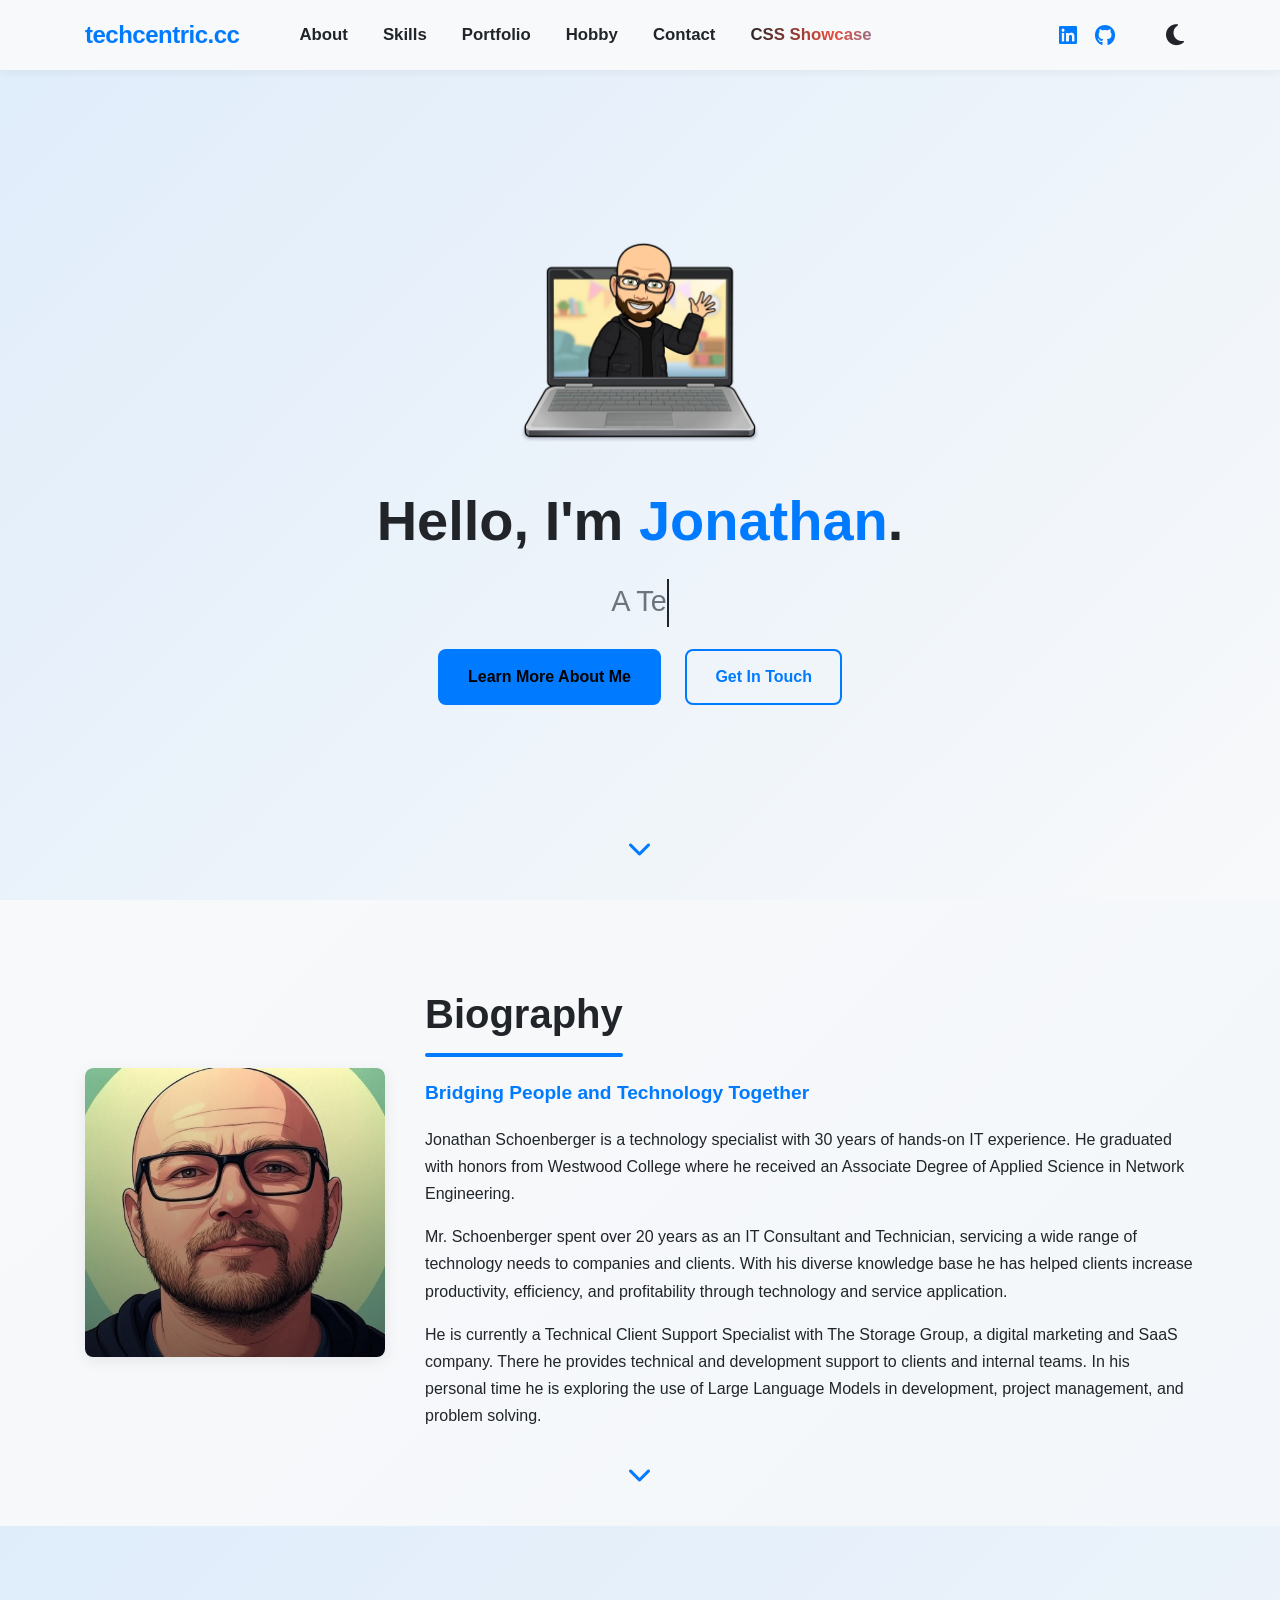
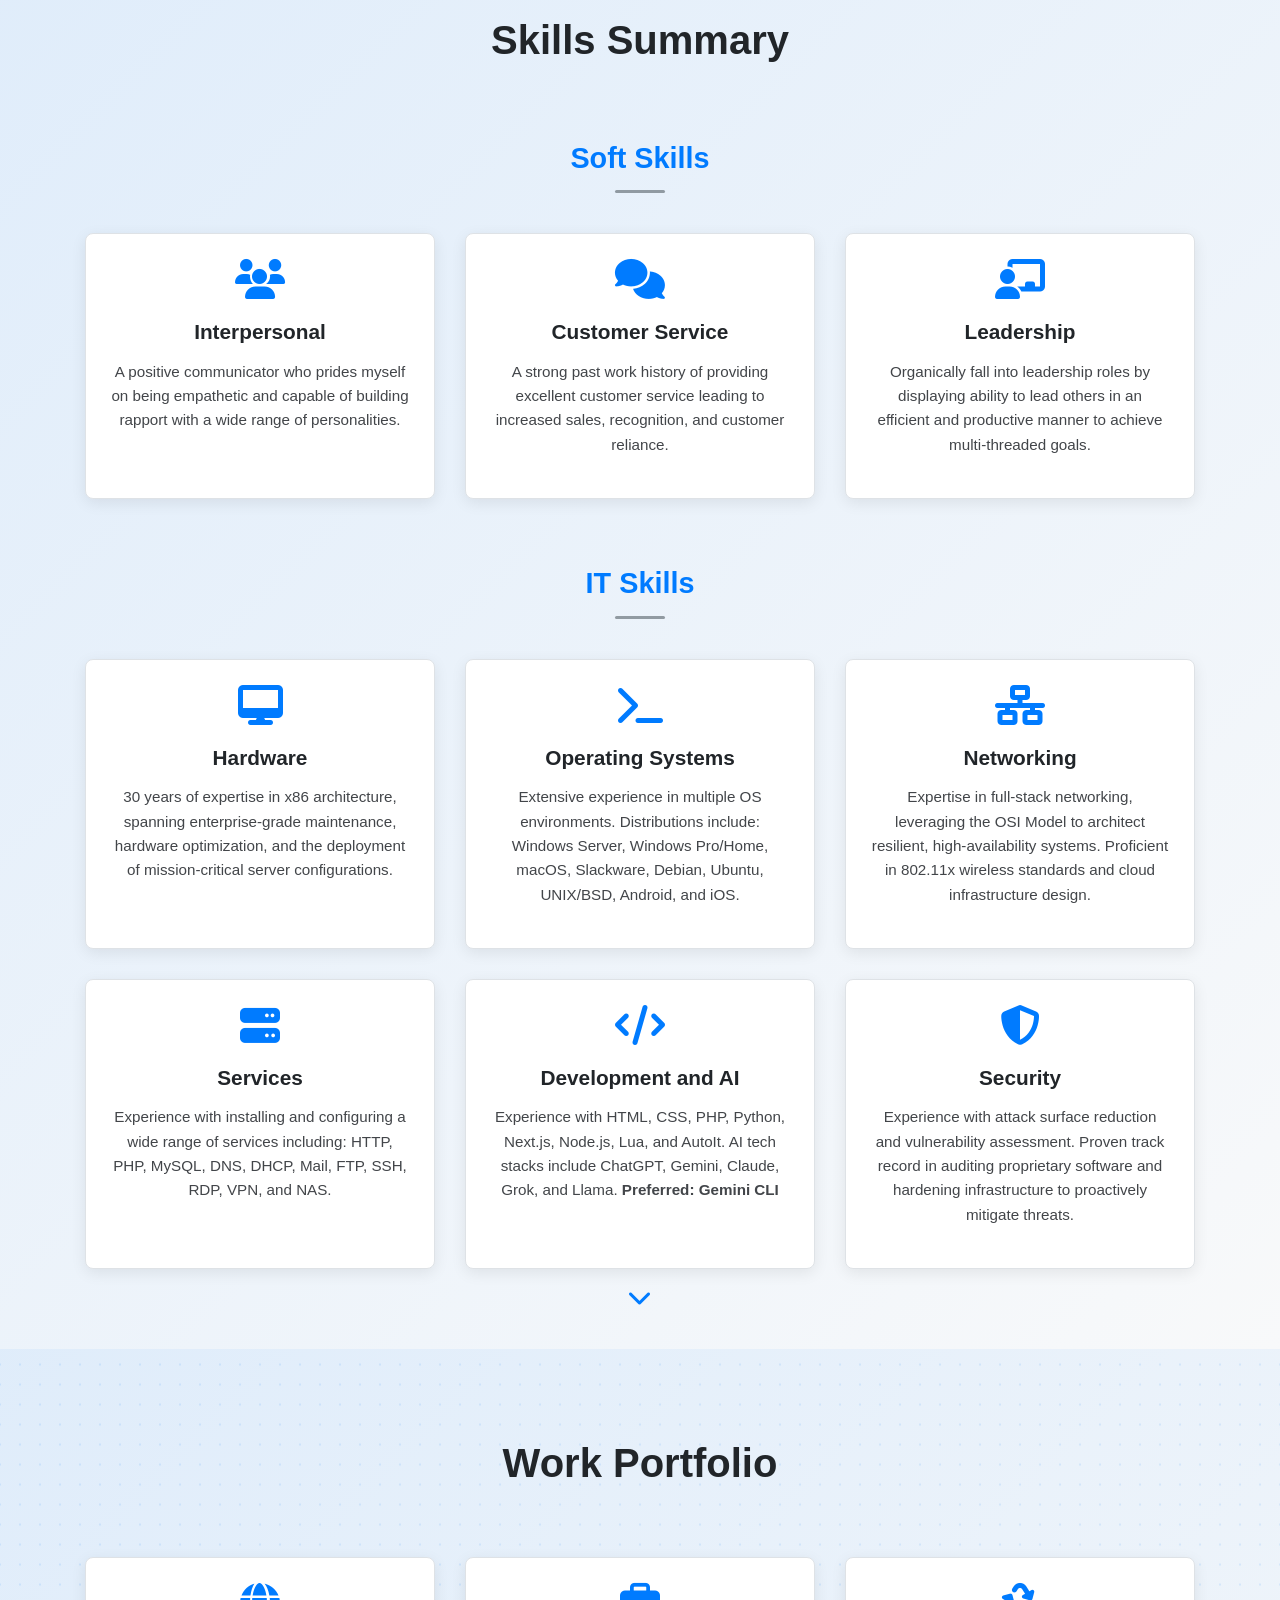
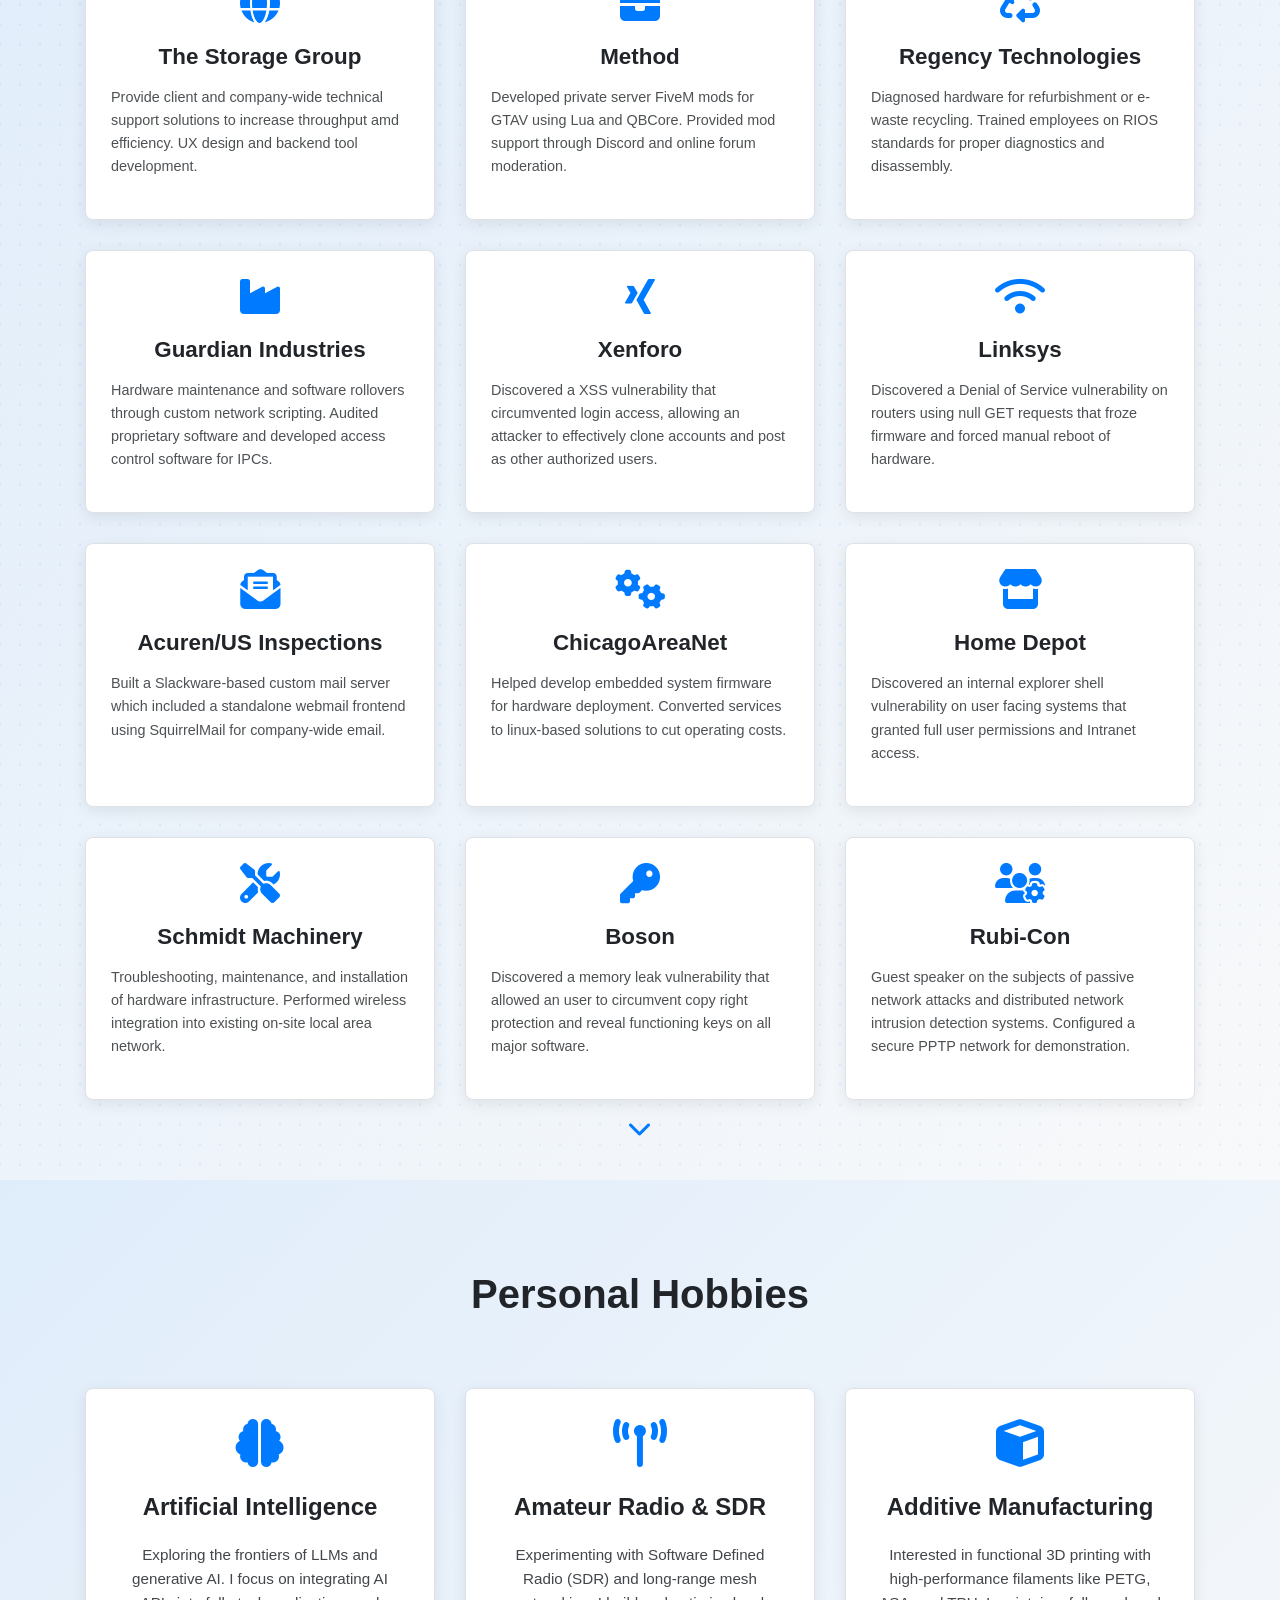
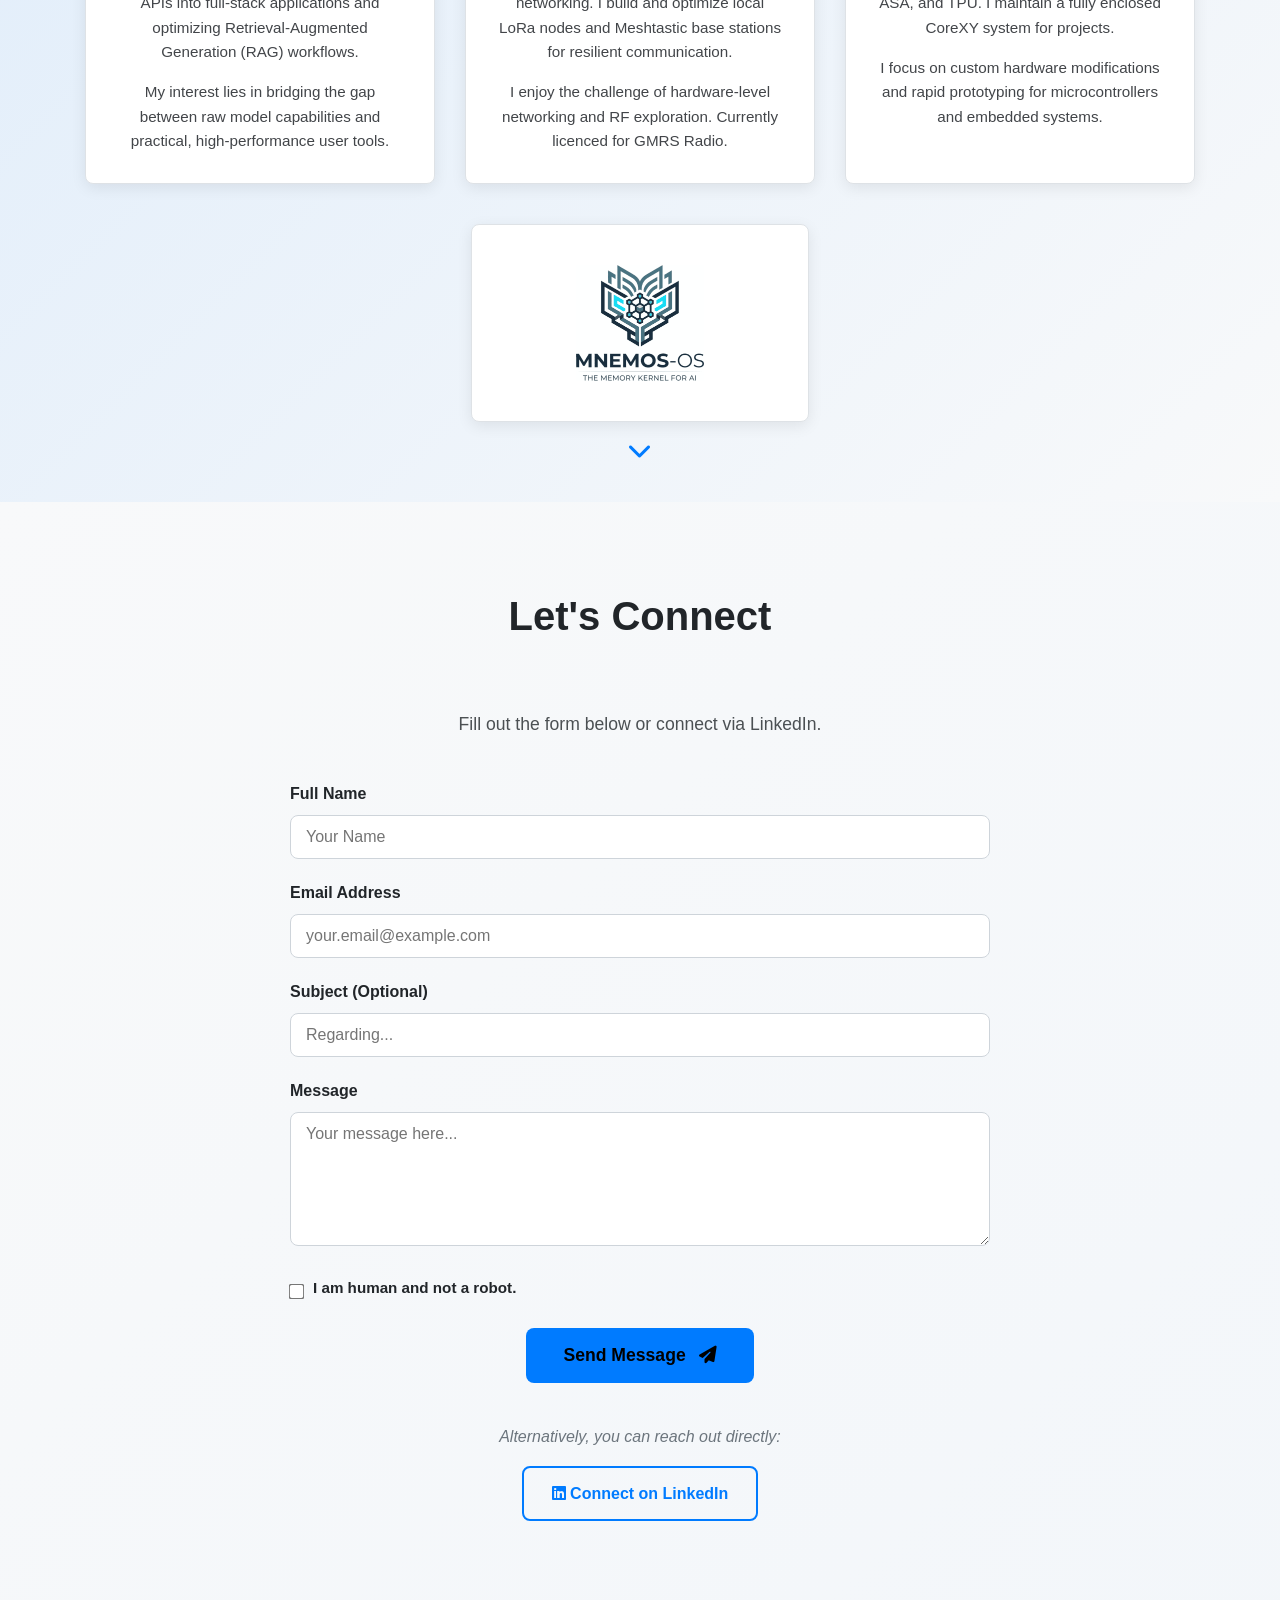
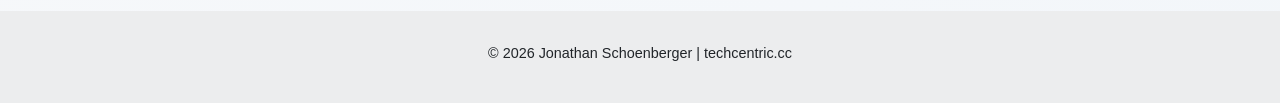
==== commit 4b8856aa: "Implement theme-aware MNEMOS-OS logo switching" ====
--- a/index.html
+++ b/index.html
@@ -330,9 +330,10 @@
                         <p>I focus on custom hardware modifications and rapid prototyping for microcontrollers and embedded systems.</p>
                     </div>
                 </div>
-                <div class="animate-on-scroll" style="padding: 40px; margin: 40px auto 0 auto; width: fit-content; display: flex; justify-content: center; align-items: center;">
+                <div class="animate-on-scroll mnemos-container">
                     <a href="https://github.com/thewalkinggeek/MNEMOS-OS" target="_blank" rel="noopener noreferrer">
-                        <img src="images/mnemos-os-dark.png" alt="MNEMOS-OS Project" style="width: 50%; height: auto; display: block; margin: 0 auto;">
+                        <img src="images/mnemos-os.png" alt="MNEMOS-OS Project" class="mnemos-logo mnemos-light" style="width: 50%; height: auto; display: block; margin: 0 auto;">
+                        <img src="images/mnemos-os-dark.png" alt="MNEMOS-OS Project" class="mnemos-logo mnemos-dark" style="width: 50%; height: auto; display: block; margin: 0 auto;">
                     </a>
                 </div>
             </div>
--- a/style.css
+++ b/style.css
@@ -223,12 +223,12 @@
 .hero { min-height: 100vh; display: flex; align-items: center; justify-content: center; text-align: center; position: relative; padding-top: 100px; overflow: hidden; background: linear-gradient(135deg, color-mix(in srgb, var(--bg-color) 90%, var(--primary-accent)) 0%, var(--bg-color) 100%); }
 .dark-mode .hero { background: linear-gradient(135deg, color-mix(in srgb, var(--bg-color) 90%, var(--primary-accent)) 0%, var(--bg-color) 100%); }
 
-/* Apply Hero background to Skills, Portfolio, and System sections */
-#skills, #portfolio, #system {
+/* Apply Hero background to Skills, Portfolio, System, and Hobby sections */
+#skills, #portfolio, #system, #hobby {
     background: linear-gradient(135deg, color-mix(in srgb, var(--bg-color) 90%, var(--primary-accent)) 0%, var(--bg-color) 100%);
 }
 
-.dark-mode #skills, .dark-mode #portfolio, .dark-mode #system {
+.dark-mode #skills, .dark-mode #portfolio, .dark-mode #system, .dark-mode #hobby {
     background: linear-gradient(135deg, color-mix(in srgb, var(--bg-color) 90%, var(--primary-accent)) 0%, var(--bg-color) 100%);
 }
 
@@ -386,14 +386,6 @@
 }
 
 /* --- Hobby Section --- */
-#hobby {
-    background-color: #020202;
-}
-
-#hobby.section-with-bg::before {
-    display: none;
-}
-
 .hobby-info-grid { display: grid; grid-template-columns: repeat(auto-fit, minmax(300px, 1fr)); gap: 30px; }
 .hobby-card { background-color: var(--card-bg); padding: 30px; border-radius: var(--border-radius); box-shadow: var(--box-shadow); text-align: center; border: 1px solid var(--border-color); transition: transform var(--transition-speed), box-shadow var(--transition-speed); }
 .hobby-card:hover { transform: translateY(-5px); box-shadow: 0 8px 20px color-mix(in srgb, var(--primary-accent) 15%, transparent); }
@@ -401,6 +393,39 @@
 .hobby-card h3 { font-size: 1.5rem; margin-bottom: 15px; }
 .hobby-card p { font-size: 0.95rem; color: color-mix(in srgb, var(--text-color) 85%, transparent); line-height: 1.6; }
 .hobby-card p:last-child { margin-bottom: 0; }
+
+.mnemos-container {
+    padding: 40px;
+    margin: 40px auto 0 auto;
+    width: fit-content;
+    display: flex;
+    justify-content: center;
+    align-items: center;
+    background-color: var(--card-bg);
+    border-radius: var(--border-radius);
+    box-shadow: var(--box-shadow);
+    border: 1px solid var(--border-color);
+}
+
+.mnemos-logo.mnemos-dark {
+    display: none !important;
+}
+
+.dark-mode .mnemos-logo.mnemos-light {
+    display: none !important;
+}
+
+.dark-mode .mnemos-logo.mnemos-dark {
+    display: block !important;
+}
+
+.dark-mode #hobby {
+    background-color: #020202;
+}
+
+.dark-mode .mnemos-container {
+    background-color: #020202;
+}
 
 /* --- Contact Section --- */
 .contact-subtitle { font-size: 1.1rem; max-width: 650px; margin: 0 auto 40px auto; color: color-mix(in srgb, var(--text-color) 80%, transparent); }
